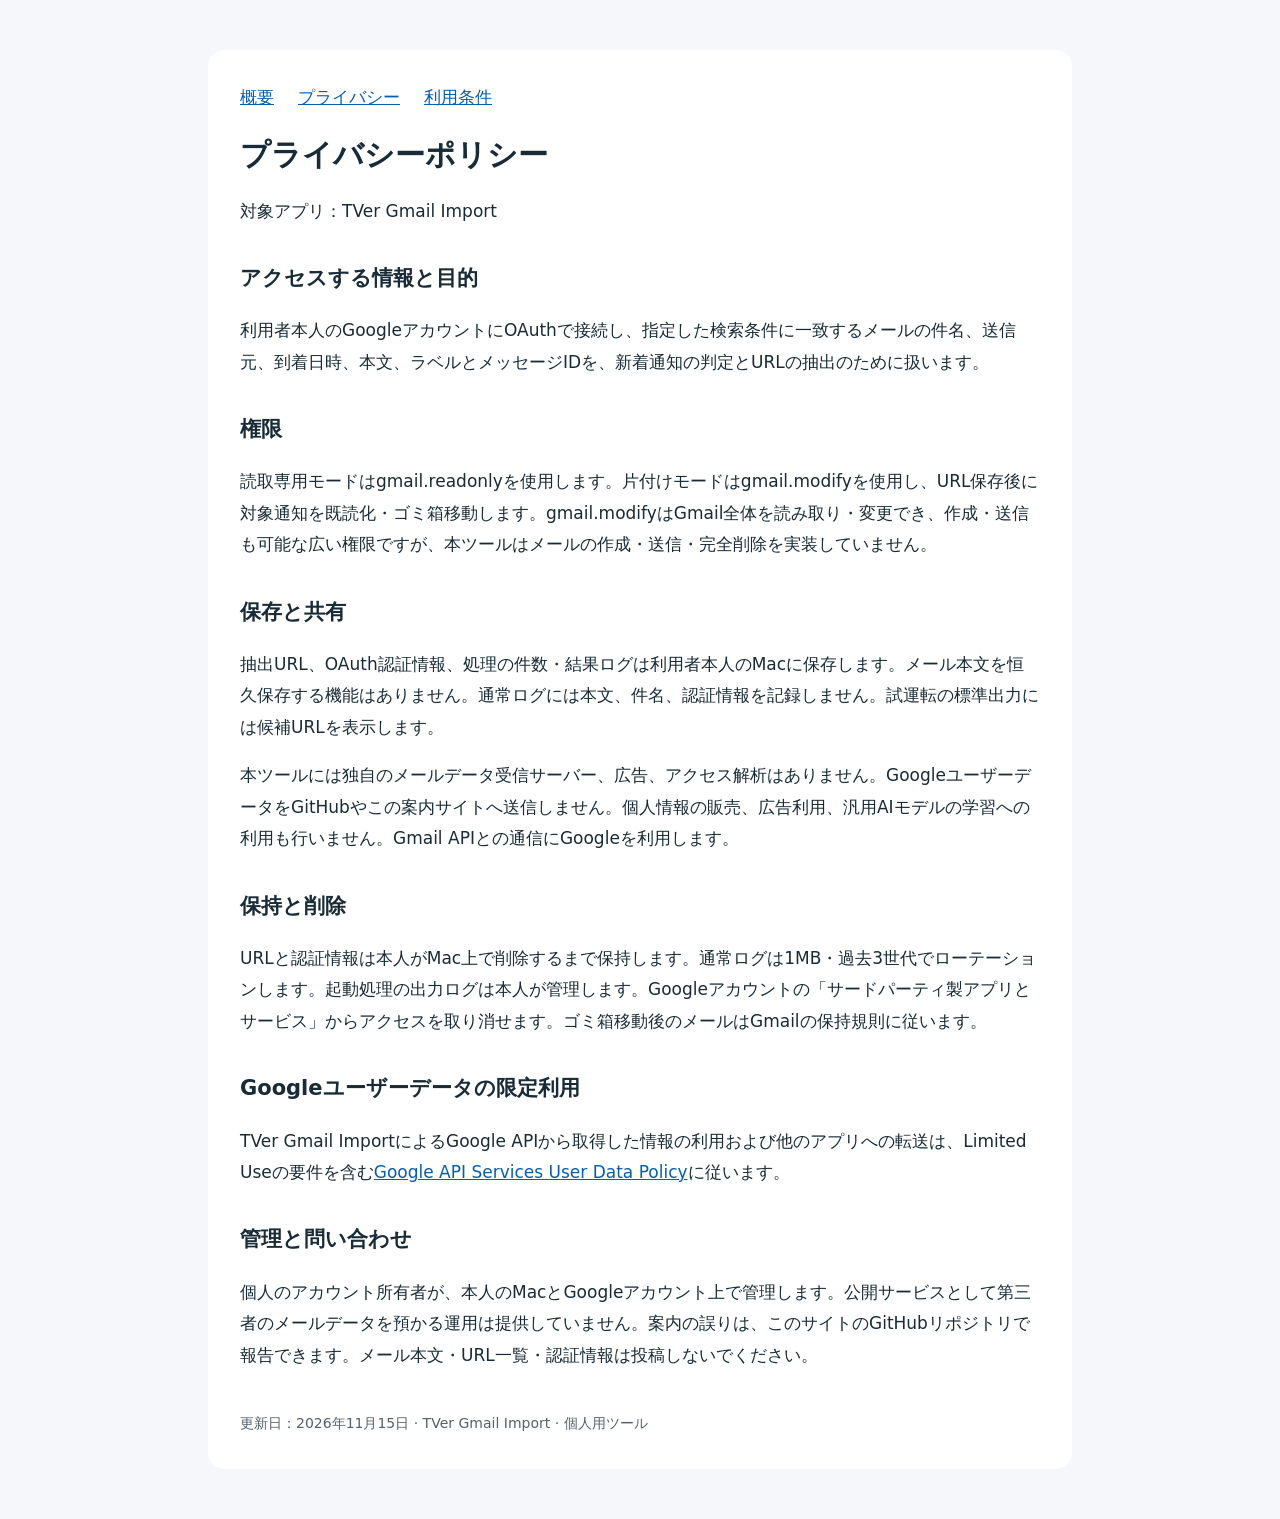
==== privacy.html @ 75c0dfbe "Add public app information and data policy" ====
<!doctype html><html lang="ja"><head><meta charset="utf-8"><meta name="viewport" content="width=device-width, initial-scale=1"><title>プライバシーポリシー | TVer Gmail Import</title><link rel="stylesheet" href="style.css"></head><body><main><nav><a href="index.html">概要</a><a href="privacy.html">プライバシー</a><a href="terms.html">利用条件</a></nav><h1>プライバシーポリシー</h1><p>対象アプリ：TVer Gmail Import</p><h2>アクセスする情報と目的</h2><p>利用者本人のGoogleアカウントにOAuthで接続し、指定した検索条件に一致するメールの件名、送信元、到着日時、本文、ラベルとメッセージIDを、新着通知の判定とURLの抽出のために扱います。</p><h2>権限</h2><p>読取専用モードはgmail.readonlyを使用します。片付けモードはgmail.modifyを使用し、URL保存後に対象通知を既読化・ゴミ箱移動します。gmail.modifyはGmail全体を読み取り・変更でき、作成・送信も可能な広い権限ですが、本ツールはメールの作成・送信・完全削除を実装していません。</p><h2>保存と共有</h2><p>抽出URL、OAuth認証情報、処理の件数・結果ログは利用者本人のMacに保存します。メール本文を恒久保存する機能はありません。通常ログには本文、件名、認証情報を記録しません。試運転の標準出力には候補URLを表示します。</p><p>本ツールには独自のメールデータ受信サーバー、広告、アクセス解析はありません。GoogleユーザーデータをGitHubやこの案内サイトへ送信しません。個人情報の販売、広告利用、汎用AIモデルの学習への利用も行いません。Gmail APIとの通信にGoogleを利用します。</p><h2>保持と削除</h2><p>URLと認証情報は本人がMac上で削除するまで保持します。通常ログは1MB・過去3世代でローテーションします。起動処理の出力ログは本人が管理します。Googleアカウントの「サードパーティ製アプリとサービス」からアクセスを取り消せます。ゴミ箱移動後のメールはGmailの保持規則に従います。</p><h2>Googleユーザーデータの限定利用</h2><p>TVer Gmail ImportによるGoogle APIから取得した情報の利用および他のアプリへの転送は、Limited Useの要件を含む<a href="https://developers.google.com/terms/api-services-user-data-policy">Google API Services User Data Policy</a>に従います。</p><h2>管理と問い合わせ</h2><p>個人のアカウント所有者が、本人のMacとGoogleアカウント上で管理します。公開サービスとして第三者のメールデータを預かる運用は提供していません。案内の誤りは、このサイトのGitHubリポジトリで報告できます。メール本文・URL一覧・認証情報は投稿しないでください。</p><footer>更新日：2026年11月15日 · TVer Gmail Import · 個人用ツール</footer></main></body></html>
---- style.css ----
body{font:17px/1.85 system-ui,sans-serif;color:#182b36;background:#f5f7fa;margin:0}main{max-width:800px;margin:50px auto;padding:32px;background:white;border-radius:16px}h1{font-size:30px;line-height:1.4}h2{font-size:21px;margin-top:32px}a{color:#075eac}nav{display:flex;gap:24px;flex-wrap:wrap}footer{margin-top:40px;color:#53616a;font-size:14px}@media(max-width:600px){main{margin:0;padding:24px;border-radius:0}}
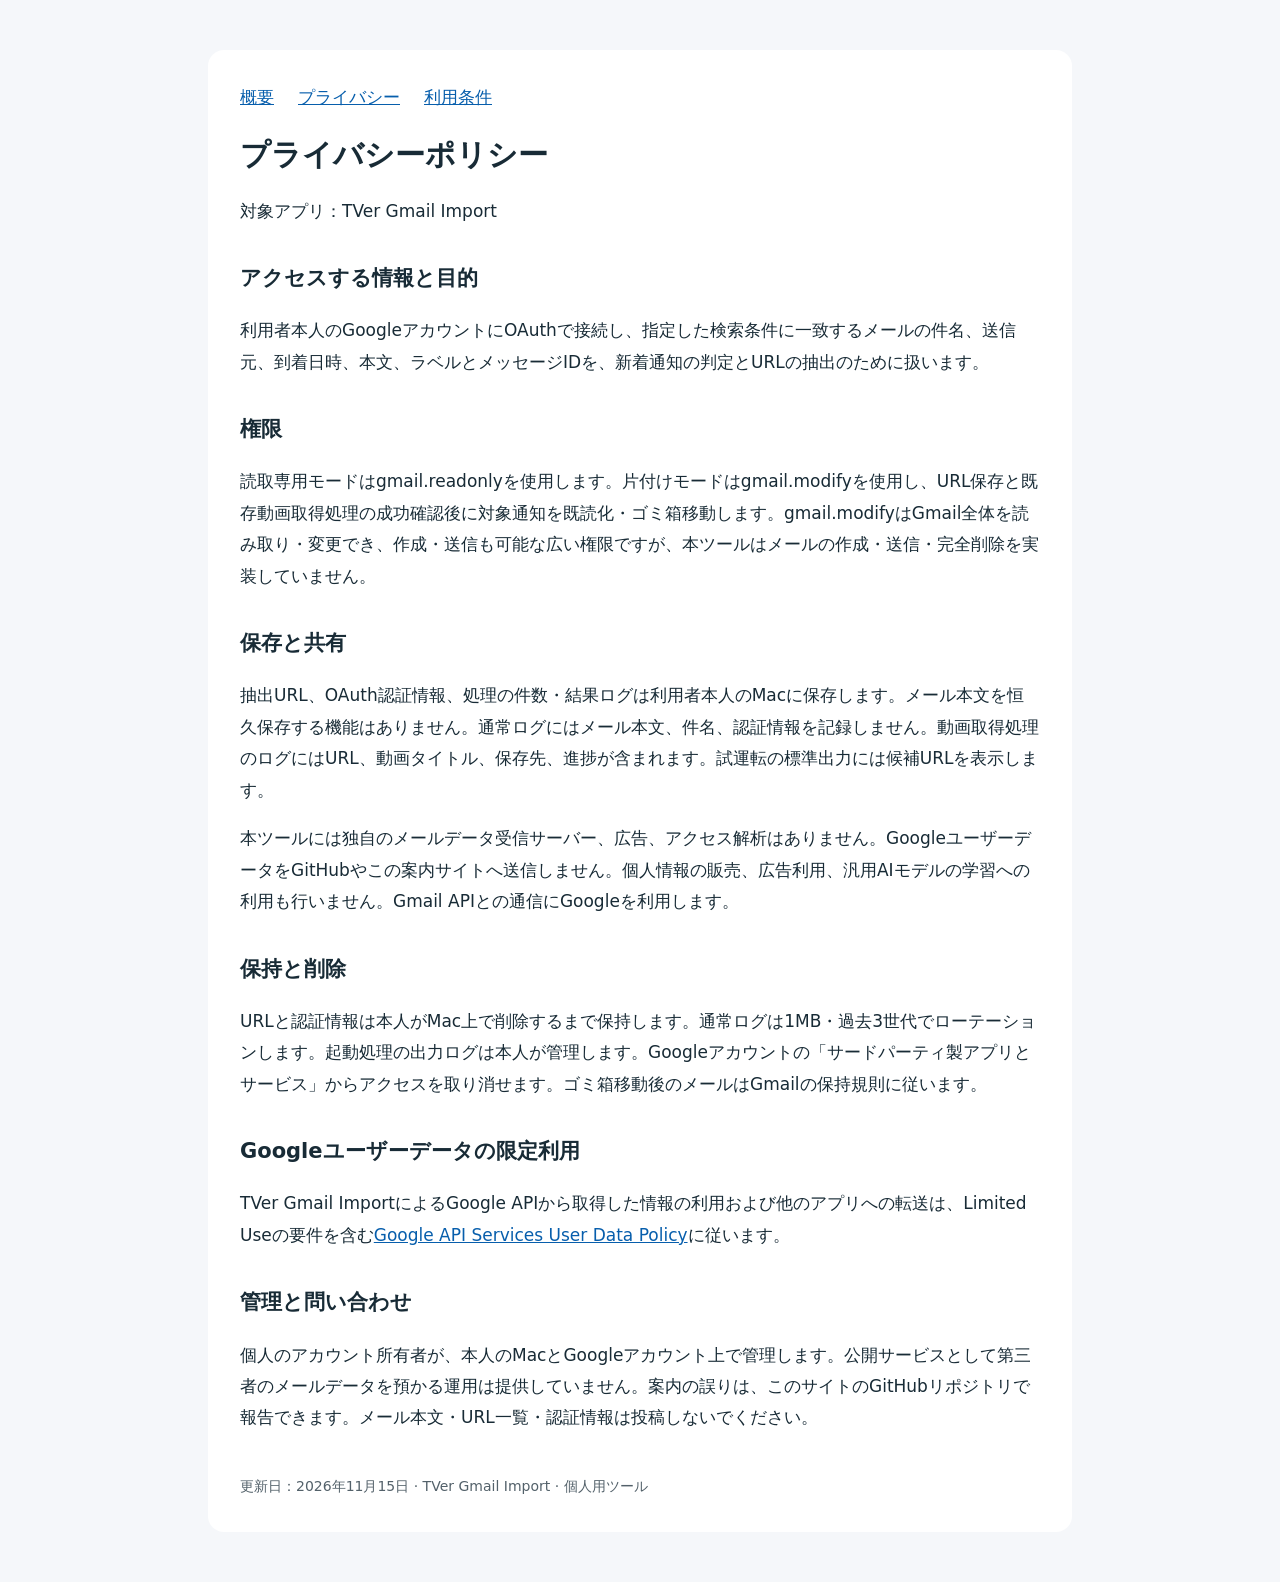
==== commit d2c34634: "Describe existing downloader integration and success-based cleanup" ====
--- a/privacy.html
+++ b/privacy.html
@@ -1 +1 @@
-<!doctype html><html lang="ja"><head><meta charset="utf-8"><meta name="viewport" content="width=device-width, initial-scale=1"><title>プライバシーポリシー | TVer Gmail Import</title><link rel="stylesheet" href="style.css"></head><body><main><nav><a href="index.html">概要</a><a href="privacy.html">プライバシー</a><a href="terms.html">利用条件</a></nav><h1>プライバシーポリシー</h1><p>対象アプリ：TVer Gmail Import</p><h2>アクセスする情報と目的</h2><p>利用者本人のGoogleアカウントにOAuthで接続し、指定した検索条件に一致するメールの件名、送信元、到着日時、本文、ラベルとメッセージIDを、新着通知の判定とURLの抽出のために扱います。</p><h2>権限</h2><p>読取専用モードはgmail.readonlyを使用します。片付けモードはgmail.modifyを使用し、URL保存後に対象通知を既読化・ゴミ箱移動します。gmail.modifyはGmail全体を読み取り・変更でき、作成・送信も可能な広い権限ですが、本ツールはメールの作成・送信・完全削除を実装していません。</p><h2>保存と共有</h2><p>抽出URL、OAuth認証情報、処理の件数・結果ログは利用者本人のMacに保存します。メール本文を恒久保存する機能はありません。通常ログには本文、件名、認証情報を記録しません。試運転の標準出力には候補URLを表示します。</p><p>本ツールには独自のメールデータ受信サーバー、広告、アクセス解析はありません。GoogleユーザーデータをGitHubやこの案内サイトへ送信しません。個人情報の販売、広告利用、汎用AIモデルの学習への利用も行いません。Gmail APIとの通信にGoogleを利用します。</p><h2>保持と削除</h2><p>URLと認証情報は本人がMac上で削除するまで保持します。通常ログは1MB・過去3世代でローテーションします。起動処理の出力ログは本人が管理します。Googleアカウントの「サードパーティ製アプリとサービス」からアクセスを取り消せます。ゴミ箱移動後のメールはGmailの保持規則に従います。</p><h2>Googleユーザーデータの限定利用</h2><p>TVer Gmail ImportによるGoogle APIから取得した情報の利用および他のアプリへの転送は、Limited Useの要件を含む<a href="https://developers.google.com/terms/api-services-user-data-policy">Google API Services User Data Policy</a>に従います。</p><h2>管理と問い合わせ</h2><p>個人のアカウント所有者が、本人のMacとGoogleアカウント上で管理します。公開サービスとして第三者のメールデータを預かる運用は提供していません。案内の誤りは、このサイトのGitHubリポジトリで報告できます。メール本文・URL一覧・認証情報は投稿しないでください。</p><footer>更新日：2026年11月15日 · TVer Gmail Import · 個人用ツール</footer></main></body></html>+<!doctype html><html lang="ja"><head><meta charset="utf-8"><meta name="viewport" content="width=device-width, initial-scale=1"><title>プライバシーポリシー | TVer Gmail Import</title><link rel="stylesheet" href="style.css"></head><body><main><nav><a href="index.html">概要</a><a href="privacy.html">プライバシー</a><a href="terms.html">利用条件</a></nav><h1>プライバシーポリシー</h1><p>対象アプリ：TVer Gmail Import</p><h2>アクセスする情報と目的</h2><p>利用者本人のGoogleアカウントにOAuthで接続し、指定した検索条件に一致するメールの件名、送信元、到着日時、本文、ラベルとメッセージIDを、新着通知の判定とURLの抽出のために扱います。</p><h2>権限</h2><p>読取専用モードはgmail.readonlyを使用します。片付けモードはgmail.modifyを使用し、URL保存と既存動画取得処理の成功確認後に対象通知を既読化・ゴミ箱移動します。gmail.modifyはGmail全体を読み取り・変更でき、作成・送信も可能な広い権限ですが、本ツールはメールの作成・送信・完全削除を実装していません。</p><h2>保存と共有</h2><p>抽出URL、OAuth認証情報、処理の件数・結果ログは利用者本人のMacに保存します。メール本文を恒久保存する機能はありません。通常ログにはメール本文、件名、認証情報を記録しません。動画取得処理のログにはURL、動画タイトル、保存先、進捗が含まれます。試運転の標準出力には候補URLを表示します。</p><p>本ツールには独自のメールデータ受信サーバー、広告、アクセス解析はありません。GoogleユーザーデータをGitHubやこの案内サイトへ送信しません。個人情報の販売、広告利用、汎用AIモデルの学習への利用も行いません。Gmail APIとの通信にGoogleを利用します。</p><h2>保持と削除</h2><p>URLと認証情報は本人がMac上で削除するまで保持します。通常ログは1MB・過去3世代でローテーションします。起動処理の出力ログは本人が管理します。Googleアカウントの「サードパーティ製アプリとサービス」からアクセスを取り消せます。ゴミ箱移動後のメールはGmailの保持規則に従います。</p><h2>Googleユーザーデータの限定利用</h2><p>TVer Gmail ImportによるGoogle APIから取得した情報の利用および他のアプリへの転送は、Limited Useの要件を含む<a href="https://developers.google.com/terms/api-services-user-data-policy">Google API Services User Data Policy</a>に従います。</p><h2>管理と問い合わせ</h2><p>個人のアカウント所有者が、本人のMacとGoogleアカウント上で管理します。公開サービスとして第三者のメールデータを預かる運用は提供していません。案内の誤りは、このサイトのGitHubリポジトリで報告できます。メール本文・URL一覧・認証情報は投稿しないでください。</p><footer>更新日：2026年11月15日 · TVer Gmail Import · 個人用ツール</footer></main></body></html>
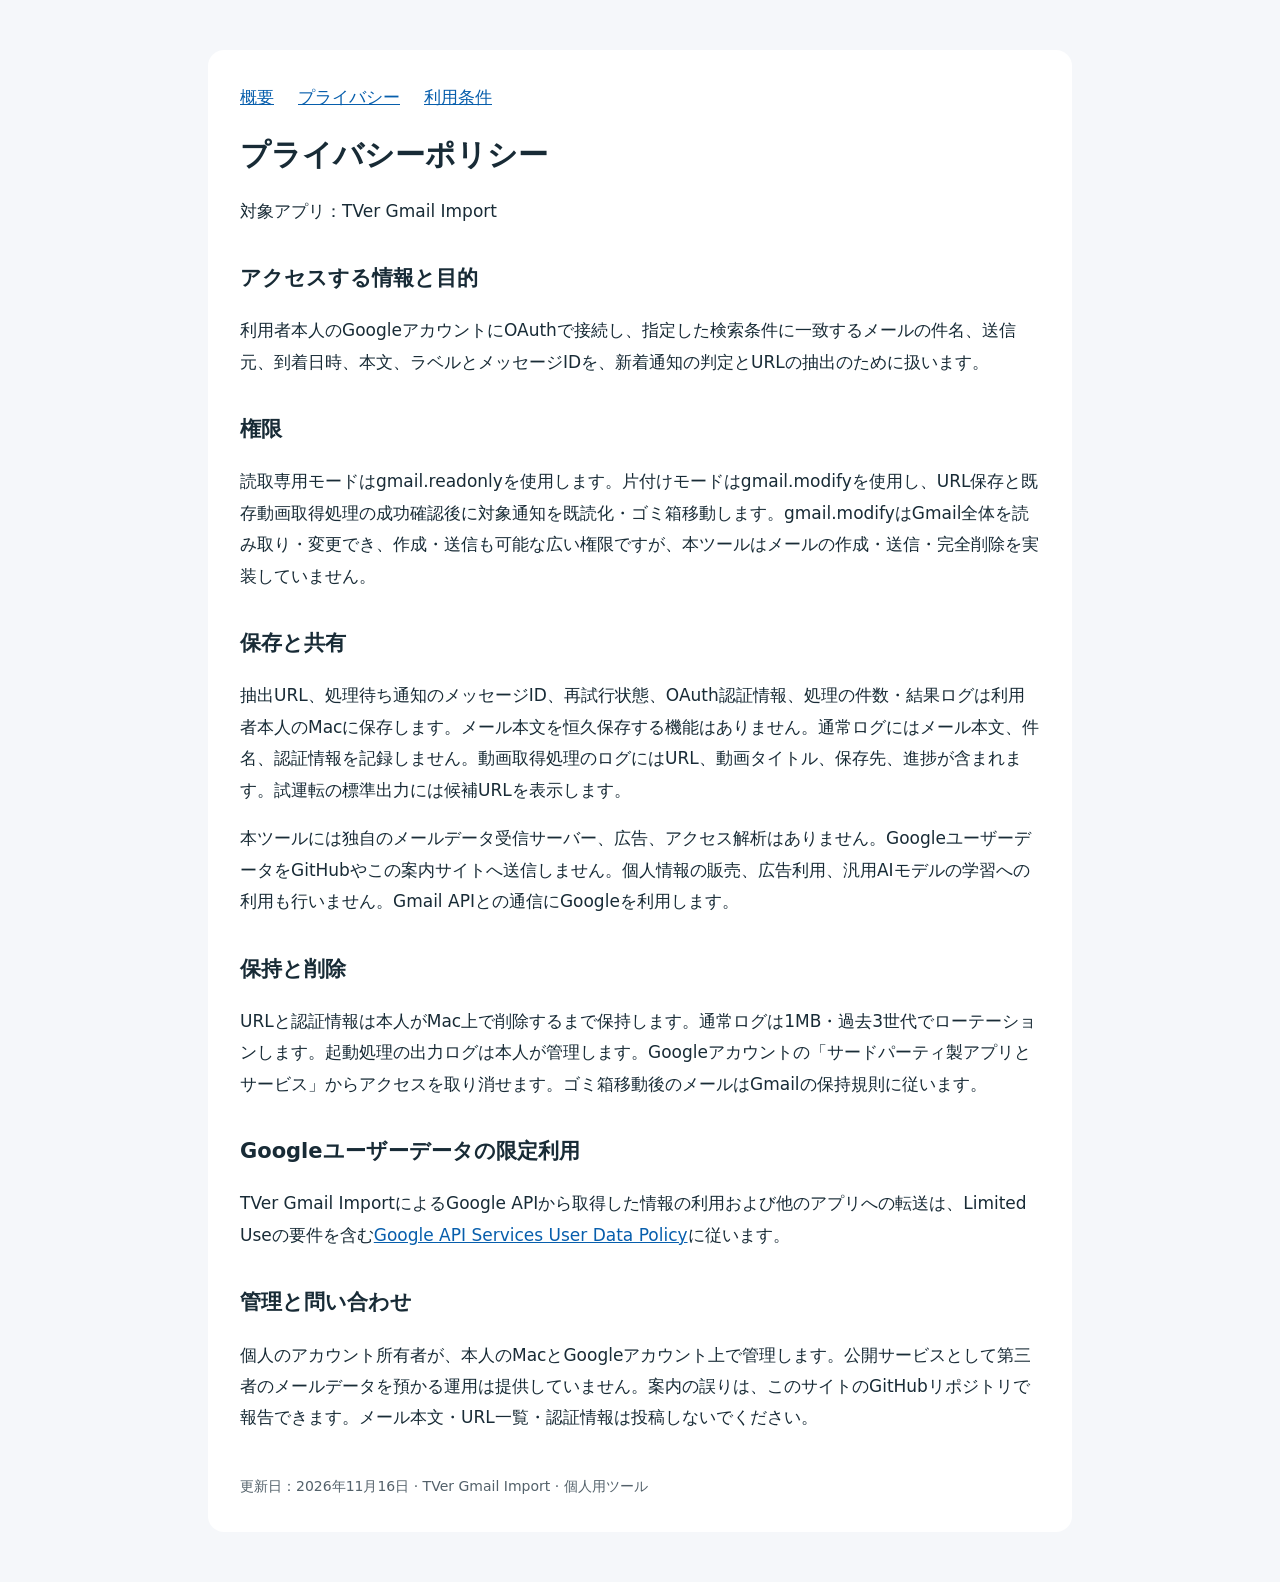
==== commit 1cc6feb6: "Document persisted retry state and update public information" ====
--- a/privacy.html
+++ b/privacy.html
@@ -1 +1 @@
-<!doctype html><html lang="ja"><head><meta charset="utf-8"><meta name="viewport" content="width=device-width, initial-scale=1"><title>プライバシーポリシー | TVer Gmail Import</title><link rel="stylesheet" href="style.css"></head><body><main><nav><a href="index.html">概要</a><a href="privacy.html">プライバシー</a><a href="terms.html">利用条件</a></nav><h1>プライバシーポリシー</h1><p>対象アプリ：TVer Gmail Import</p><h2>アクセスする情報と目的</h2><p>利用者本人のGoogleアカウントにOAuthで接続し、指定した検索条件に一致するメールの件名、送信元、到着日時、本文、ラベルとメッセージIDを、新着通知の判定とURLの抽出のために扱います。</p><h2>権限</h2><p>読取専用モードはgmail.readonlyを使用します。片付けモードはgmail.modifyを使用し、URL保存と既存動画取得処理の成功確認後に対象通知を既読化・ゴミ箱移動します。gmail.modifyはGmail全体を読み取り・変更でき、作成・送信も可能な広い権限ですが、本ツールはメールの作成・送信・完全削除を実装していません。</p><h2>保存と共有</h2><p>抽出URL、OAuth認証情報、処理の件数・結果ログは利用者本人のMacに保存します。メール本文を恒久保存する機能はありません。通常ログにはメール本文、件名、認証情報を記録しません。動画取得処理のログにはURL、動画タイトル、保存先、進捗が含まれます。試運転の標準出力には候補URLを表示します。</p><p>本ツールには独自のメールデータ受信サーバー、広告、アクセス解析はありません。GoogleユーザーデータをGitHubやこの案内サイトへ送信しません。個人情報の販売、広告利用、汎用AIモデルの学習への利用も行いません。Gmail APIとの通信にGoogleを利用します。</p><h2>保持と削除</h2><p>URLと認証情報は本人がMac上で削除するまで保持します。通常ログは1MB・過去3世代でローテーションします。起動処理の出力ログは本人が管理します。Googleアカウントの「サードパーティ製アプリとサービス」からアクセスを取り消せます。ゴミ箱移動後のメールはGmailの保持規則に従います。</p><h2>Googleユーザーデータの限定利用</h2><p>TVer Gmail ImportによるGoogle APIから取得した情報の利用および他のアプリへの転送は、Limited Useの要件を含む<a href="https://developers.google.com/terms/api-services-user-data-policy">Google API Services User Data Policy</a>に従います。</p><h2>管理と問い合わせ</h2><p>個人のアカウント所有者が、本人のMacとGoogleアカウント上で管理します。公開サービスとして第三者のメールデータを預かる運用は提供していません。案内の誤りは、このサイトのGitHubリポジトリで報告できます。メール本文・URL一覧・認証情報は投稿しないでください。</p><footer>更新日：2026年11月15日 · TVer Gmail Import · 個人用ツール</footer></main></body></html>+<!doctype html><html lang="ja"><head><meta charset="utf-8"><meta name="viewport" content="width=device-width, initial-scale=1"><title>プライバシーポリシー | TVer Gmail Import</title><link rel="stylesheet" href="style.css"></head><body><main><nav><a href="index.html">概要</a><a href="privacy.html">プライバシー</a><a href="terms.html">利用条件</a></nav><h1>プライバシーポリシー</h1><p>対象アプリ：TVer Gmail Import</p><h2>アクセスする情報と目的</h2><p>利用者本人のGoogleアカウントにOAuthで接続し、指定した検索条件に一致するメールの件名、送信元、到着日時、本文、ラベルとメッセージIDを、新着通知の判定とURLの抽出のために扱います。</p><h2>権限</h2><p>読取専用モードはgmail.readonlyを使用します。片付けモードはgmail.modifyを使用し、URL保存と既存動画取得処理の成功確認後に対象通知を既読化・ゴミ箱移動します。gmail.modifyはGmail全体を読み取り・変更でき、作成・送信も可能な広い権限ですが、本ツールはメールの作成・送信・完全削除を実装していません。</p><h2>保存と共有</h2><p>抽出URL、処理待ち通知のメッセージID、再試行状態、OAuth認証情報、処理の件数・結果ログは利用者本人のMacに保存します。メール本文を恒久保存する機能はありません。通常ログにはメール本文、件名、認証情報を記録しません。動画取得処理のログにはURL、動画タイトル、保存先、進捗が含まれます。試運転の標準出力には候補URLを表示します。</p><p>本ツールには独自のメールデータ受信サーバー、広告、アクセス解析はありません。GoogleユーザーデータをGitHubやこの案内サイトへ送信しません。個人情報の販売、広告利用、汎用AIモデルの学習への利用も行いません。Gmail APIとの通信にGoogleを利用します。</p><h2>保持と削除</h2><p>URLと認証情報は本人がMac上で削除するまで保持します。通常ログは1MB・過去3世代でローテーションします。起動処理の出力ログは本人が管理します。Googleアカウントの「サードパーティ製アプリとサービス」からアクセスを取り消せます。ゴミ箱移動後のメールはGmailの保持規則に従います。</p><h2>Googleユーザーデータの限定利用</h2><p>TVer Gmail ImportによるGoogle APIから取得した情報の利用および他のアプリへの転送は、Limited Useの要件を含む<a href="https://developers.google.com/terms/api-services-user-data-policy">Google API Services User Data Policy</a>に従います。</p><h2>管理と問い合わせ</h2><p>個人のアカウント所有者が、本人のMacとGoogleアカウント上で管理します。公開サービスとして第三者のメールデータを預かる運用は提供していません。案内の誤りは、このサイトのGitHubリポジトリで報告できます。メール本文・URL一覧・認証情報は投稿しないでください。</p><footer>更新日：2026年11月16日 · TVer Gmail Import · 個人用ツール</footer></main></body></html>
